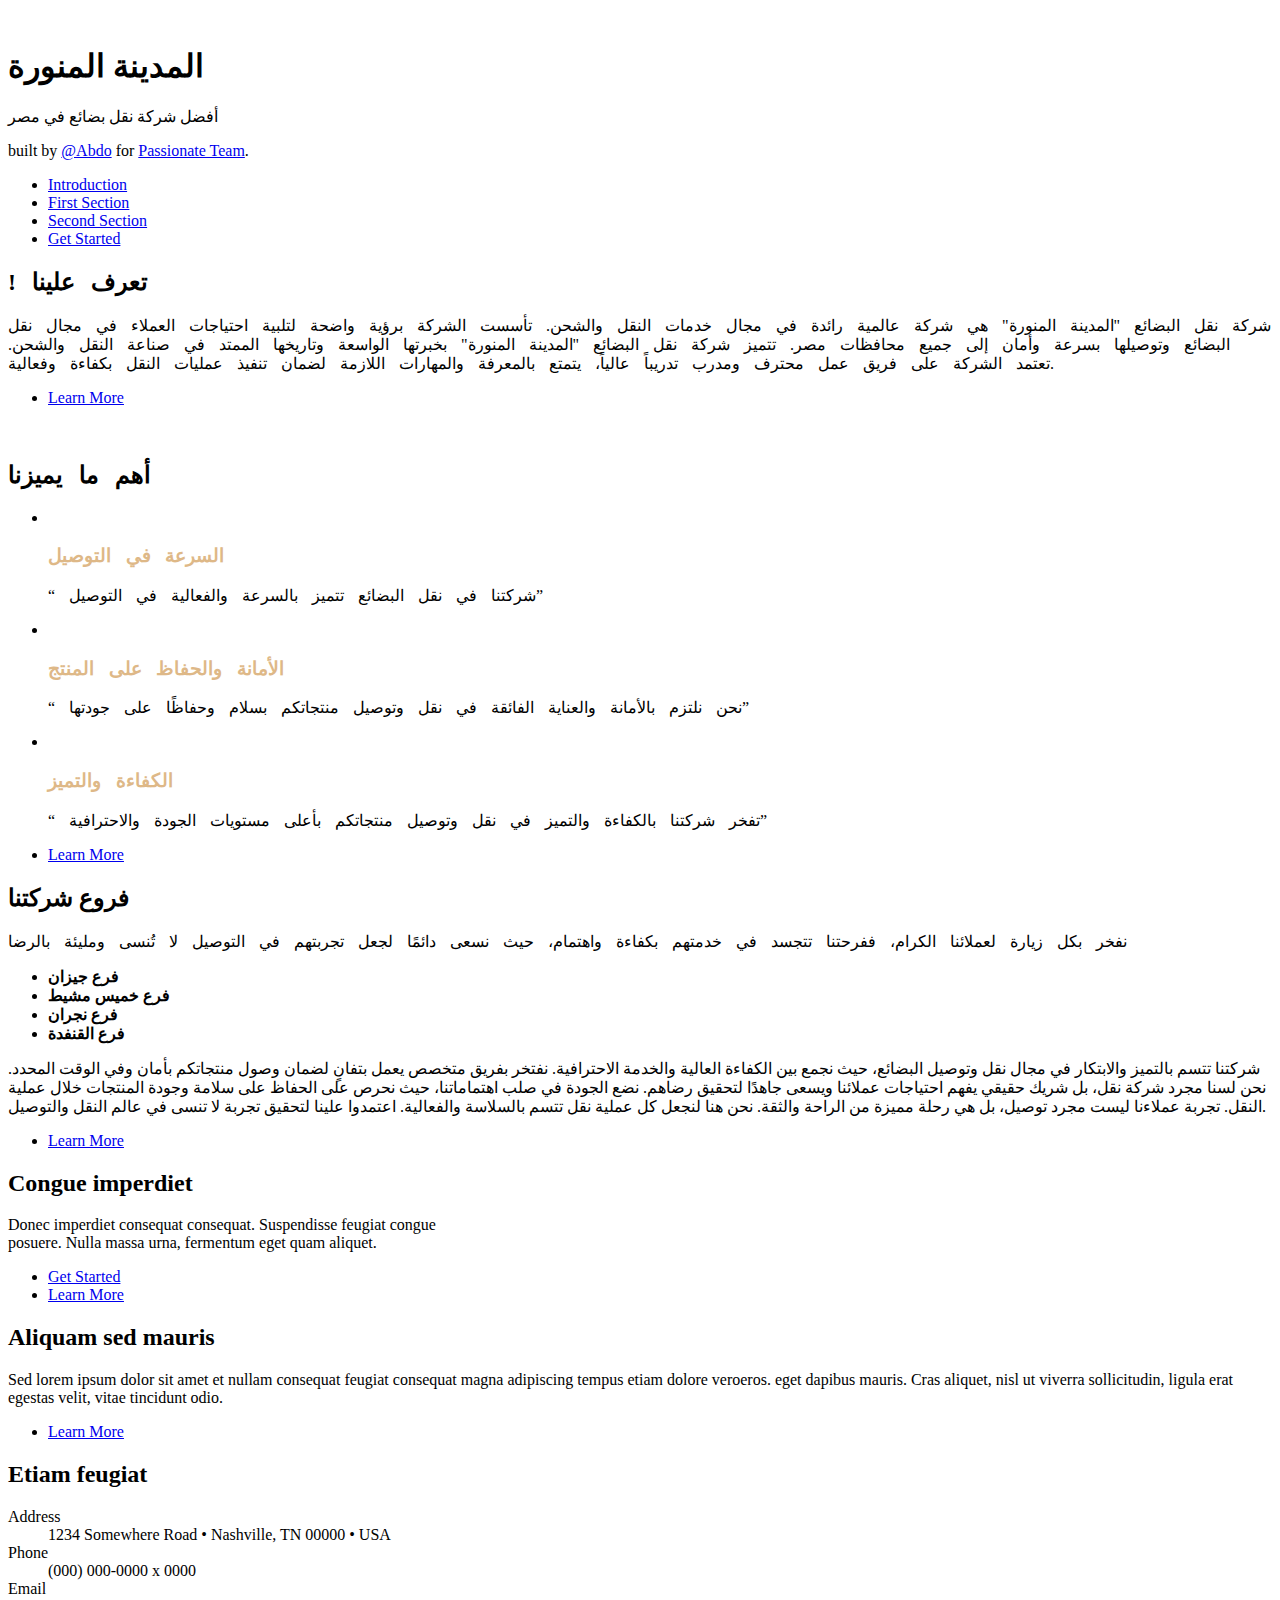
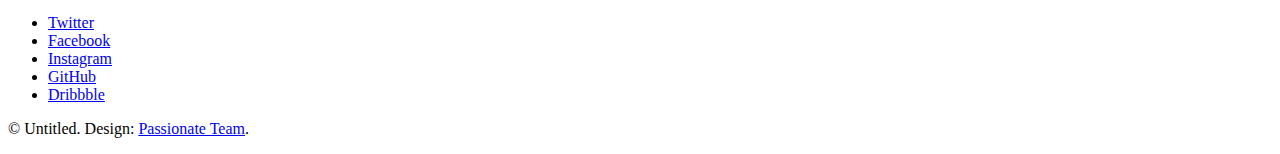
==== index.html @ 966acfd2 "Add files via upload" ====
<!DOCTYPE HTML>

<html>
	<head>
		<title>المدينة المنورة</title>
		<meta charset="utf-8" />
		<meta name="viewport" content="width=device-width, initial-scale=1, user-scalable=no" />
		<link rel="stylesheet" href="assets/css/main.css" />
		<noscript><link rel="stylesheet" href="assets/css/noscript.css" /></noscript>
	</head>
	<body class="is-preload">

		<!-- Wrapper -->
			<div id="wrapper">

				<!-- Header -->
					<header id="header" class="alt">
						<span class="logo"><img src="images/logo.svg" alt="" /></span>
						<h1> المدينة المنورة</h1>
						<p>أفضل  شركة  نقل  بضائع  في  مصر</p>
							
					<p>built by <a href="#">@Abdo</a> for <a href="#">Passionate Team</a>.</p>	
					</header>

				<!-- Nav -->
					<nav id="nav">
						<ul>
							<li><a href="#intro" class="navlist" >Introduction</a></li>
							<li><a href="#first" class="navlist">First Section</a></li>
							<li><a href="#second" class="navlist">Second Section</a></li>
							<li><a href="#cta" class="navlist">Get Started</a></li>
						</ul>
					</nav>

				<!-- Main -->
					<div id="main">

						<!-- Introduction -->
							<section id="intro" class="main">
								<div class="spotlight">
									<div class="content">
										<header class="major">
											<h2 style="word-spacing: 10px;">! تعرف علينا</h2>
										</header>
										<p style="word-spacing: 10px;">شركة نقل البضائع "المدينة المنورة" هي شركة عالمية رائدة في مجال خدمات النقل والشحن. تأسست الشركة برؤية واضحة لتلبية احتياجات العملاء في مجال نقل البضائع وتوصيلها بسرعة وأمان إلى جميع محافظات مصر.

											تتميز شركة نقل البضائع "المدينة المنورة" بخبرتها الواسعة وتاريخها الممتد في صناعة النقل والشحن. تعتمد الشركة على فريق عمل محترف ومدرب تدريباً عالياً، يتمتع بالمعرفة والمهارات اللازمة لضمان تنفيذ عمليات النقل بكفاءة وفعالية.</p>
										<ul class="actions">
											<li><a href="generic.html" class="button">Learn More</a></li>
										</ul>
									</div>
									<span class="image"><img src="images/headPic.jpg" alt="" /></span>
								</div>
							</section>

						<!-- First Section -->
							<section id="first" class="main special">
								<header class="major">
									<h2 style="word-spacing: 10px;">أهم ما يميزنا</h2>
								</header>
								<ul class="features">
									<li>
										<span class="logo caro"><img src="images/img8.jpg" alt="" /></span>
										<h3 style="color:burlywood;word-spacing: 10px;">السرعة في التوصيل </h3>
										<p style="burlywood;word-spacing: 10px;"><q> شركتنا في نقل البضائع تتميز بالسرعة والفعالية في التوصيل</q></p>
									</li>
									<li>
										<span class="logo caro"><img src="images/img4.jpg" alt="" /></span>
										<h3 style="color:burlywood;word-spacing: 10px;"> الأمانة والحفاظ على المنتج  </h3>
										<p style="word-spacing: 10px;"><q> نحن نلتزم بالأمانة والعناية الفائقة في نقل وتوصيل منتجاتكم بسلام وحفاظًا على جودتها</q></p>
									</li>
									<li>
										<span class="logo caro"><img src="images/img5.jpg" alt="" /></span>
										<h3 style="color:burlywood;word-spacing: 10px;">الكفاءة والتميز  </h3>
										<p style="word-spacing: 10px;"><q> تفخر شركتنا بالكفاءة والتميز في نقل وتوصيل منتجاتكم بأعلى مستويات الجودة والاحترافية</q></p>
									</li>
								</ul>
								<footer class="major">
									<ul class="actions special">
										<li><a href="generic.html" class="button">Learn More</a></li>
									</ul>
								</footer>
							</section>

						<!-- Second Section -->
							<section id="second" class="main special">
								<header class="major">
									<h2>فروع شركتنا </h2>
									<p style="word-spacing: 10px;">نفخر بكل زيارة لعملائنا الكرام، ففرحتنا تتجسد في خدمتهم بكفاءة واهتمام، حيث نسعى دائمًا لجعل تجربتهم في التوصيل لا تُنسى ومليئة بالرضا</p>
								</header>
								<ul class="statistics">
									<li class="style1">
										<span class="icon solid fa-code-branch"></span>
										<strong>فرع جيزان</strong> 
									</li>
									<li class="style2">
										<span class="icon fa-folder-open"></span>
										<strong>فرع خميس مشيط</strong> 
									</li>
									<li class="style3">
										<span class="icon solid fa-signal"></span>
										<strong>فرع نجران</strong>
									</li>
									<li class="style4">
										<span class="icon solid fa-laptop"></span>
										<strong>فرع القنفدة</strong> 
									</li>
									
								</ul>
								<p class="content">شركتنا تتسم بالتميز والابتكار في مجال نقل وتوصيل البضائع، حيث نجمع بين الكفاءة العالية والخدمة الاحترافية. نفتخر بفريق متخصص يعمل بتفانٍ لضمان وصول منتجاتكم بأمان وفي الوقت المحدد.

									نحن لسنا مجرد شركة نقل، بل شريك حقيقي يفهم احتياجات عملائنا ويسعى جاهدًا لتحقيق رضاهم. نضع الجودة في صلب اهتماماتنا، حيث نحرص على الحفاظ على سلامة وجودة المنتجات خلال عملية النقل.
									
									تجربة عملاءنا ليست مجرد توصيل، بل هي رحلة مميزة من الراحة والثقة. نحن هنا لنجعل كل عملية نقل تتسم بالسلاسة والفعالية. اعتمدوا علينا لتحقيق تجربة لا تنسى في عالم النقل والتوصيل.</p>
								<footer class="major">
									<ul class="actions special">
										<li><a href="generic.html" class="button">Learn More</a></li>
									</ul>
								</footer>
							</section>

						<!-- Get Started -->
							<section id="cta" class="main special">
								<header class="major">
									<h2>Congue imperdiet</h2>
									<p>Donec imperdiet consequat consequat. Suspendisse feugiat congue<br />
									posuere. Nulla massa urna, fermentum eget quam aliquet.</p>
								</header>
								<footer class="major">
									<ul class="actions special">
										<li><a href="generic.html" class="button primary">Get Started</a></li>
										<li><a href="generic.html" class="button">Learn More</a></li>
									</ul>
								</footer>
							</section>

					</div>

				<!-- Footer -->
					<footer id="footer">
						<section>
							<h2>Aliquam sed mauris</h2>
							<p>Sed lorem ipsum dolor sit amet et nullam consequat feugiat consequat magna adipiscing tempus etiam dolore veroeros. eget dapibus mauris. Cras aliquet, nisl ut viverra sollicitudin, ligula erat egestas velit, vitae tincidunt odio.</p>
							<ul class="actions">
								<li><a href="generic.html" class="button">Learn More</a></li>
							</ul>
						</section>
						<section>
							<h2>Etiam feugiat</h2>
							<dl class="alt">
								<dt>Address</dt>
								<dd>1234 Somewhere Road &bull; Nashville, TN 00000 &bull; USA</dd>
								<dt>Phone</dt>
								<dd>(000) 000-0000 x 0000</dd>
								<dt>Email</dt>
								<dd><a href="#"></a></dd>
							</dl>
							<ul class="icons">
								<li><a href="#" class="icon brands fa-twitter alt"><span class="label">Twitter</span></a></li>
								<li><a href="#" class="icon brands fa-facebook-f alt"><span class="label">Facebook</span></a></li>
								<li><a href="#" class="icon brands fa-instagram alt"><span class="label">Instagram</span></a></li>
								<li><a href="#" class="icon brands fa-github alt"><span class="label">GitHub</span></a></li>
								<li><a href="#" class="icon brands fa-dribbble alt"><span class="label">Dribbble</span></a></li>
							</ul>
						</section>
						<p class="copyright">&copy; Untitled. Design: <a href="#">Passionate Team</a>.</p>
					</footer>

			</div>

		<!-- Scripts -->
			<script src="assets/js/jquery.min.js"></script>
			<script src="assets/js/jquery.scrollex.min.js"></script>
			<script src="assets/js/jquery.scrolly.min.js"></script>
			<script src="assets/js/browser.min.js"></script>
			<script src="assets/js/breakpoints.min.js"></script>
			<script src="assets/js/util.js"></script>
			<script src="assets/js/main.js"></script>

	</body>
</html>
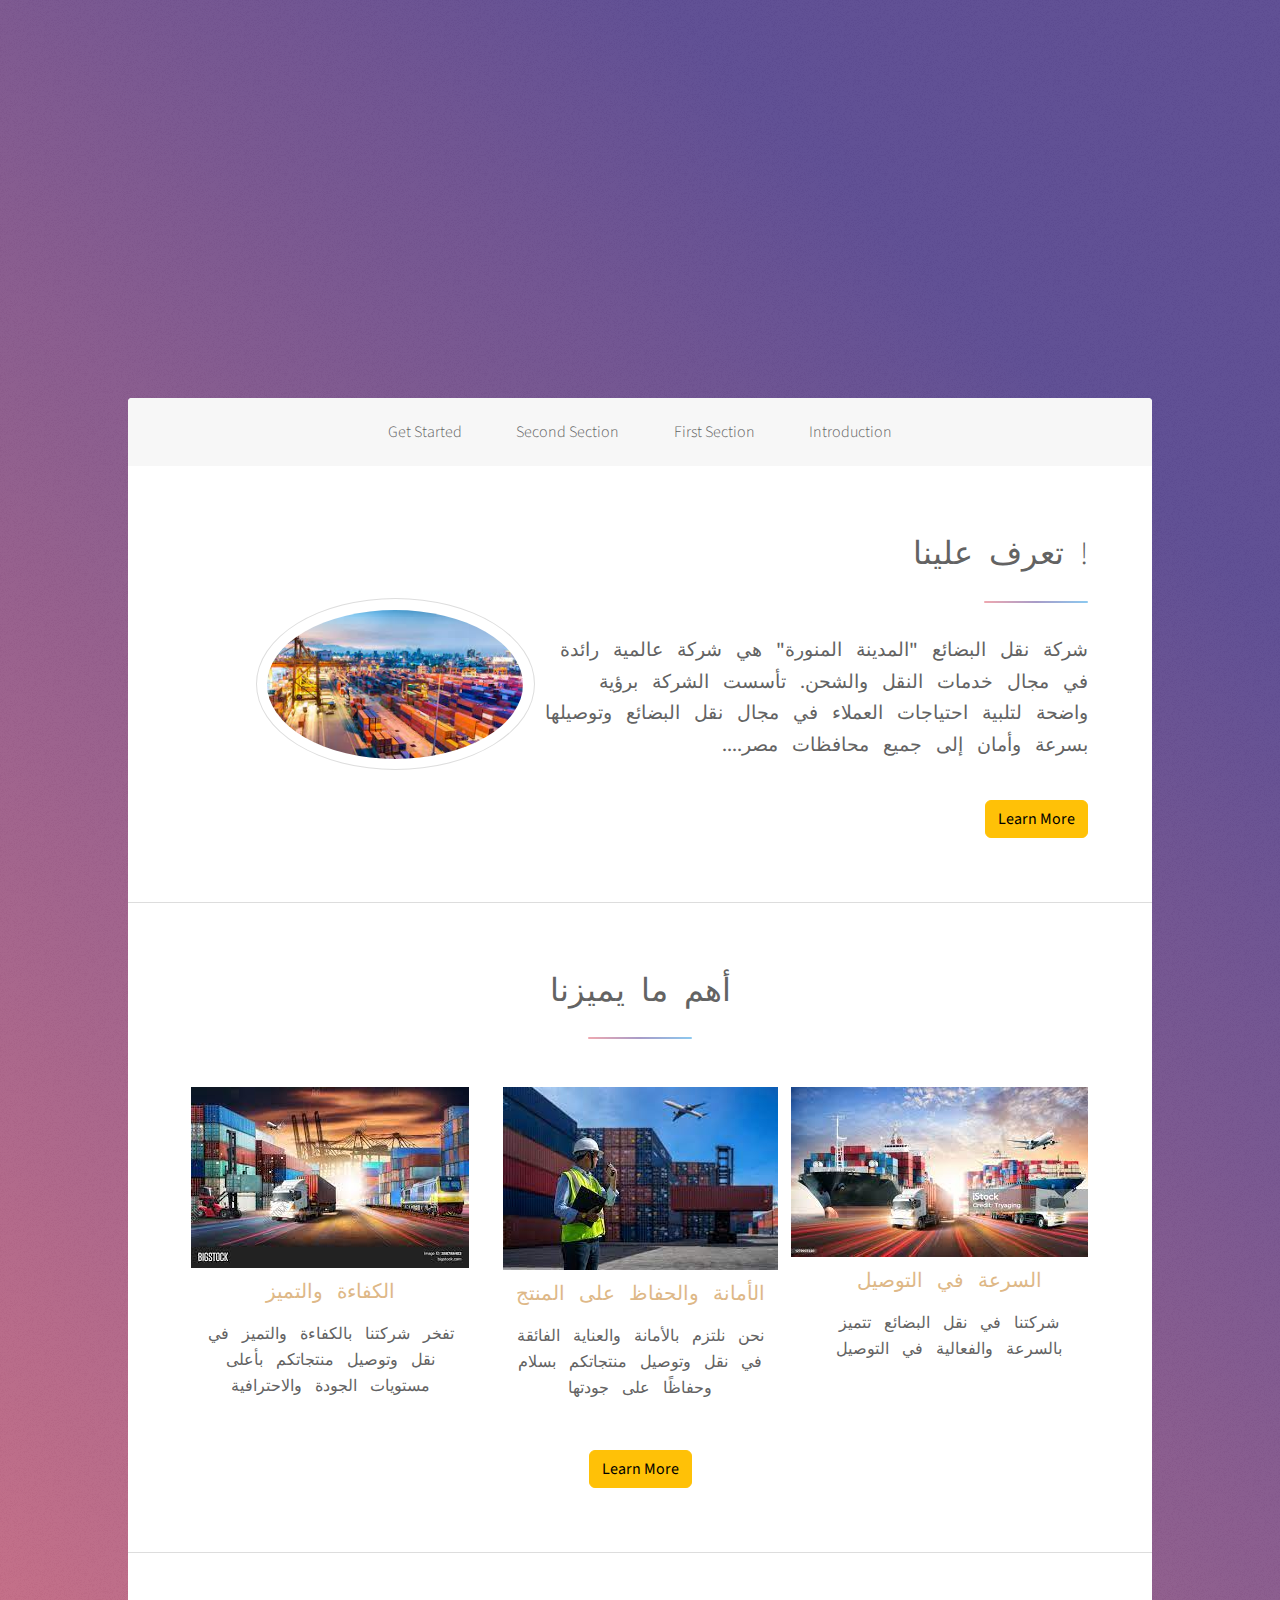
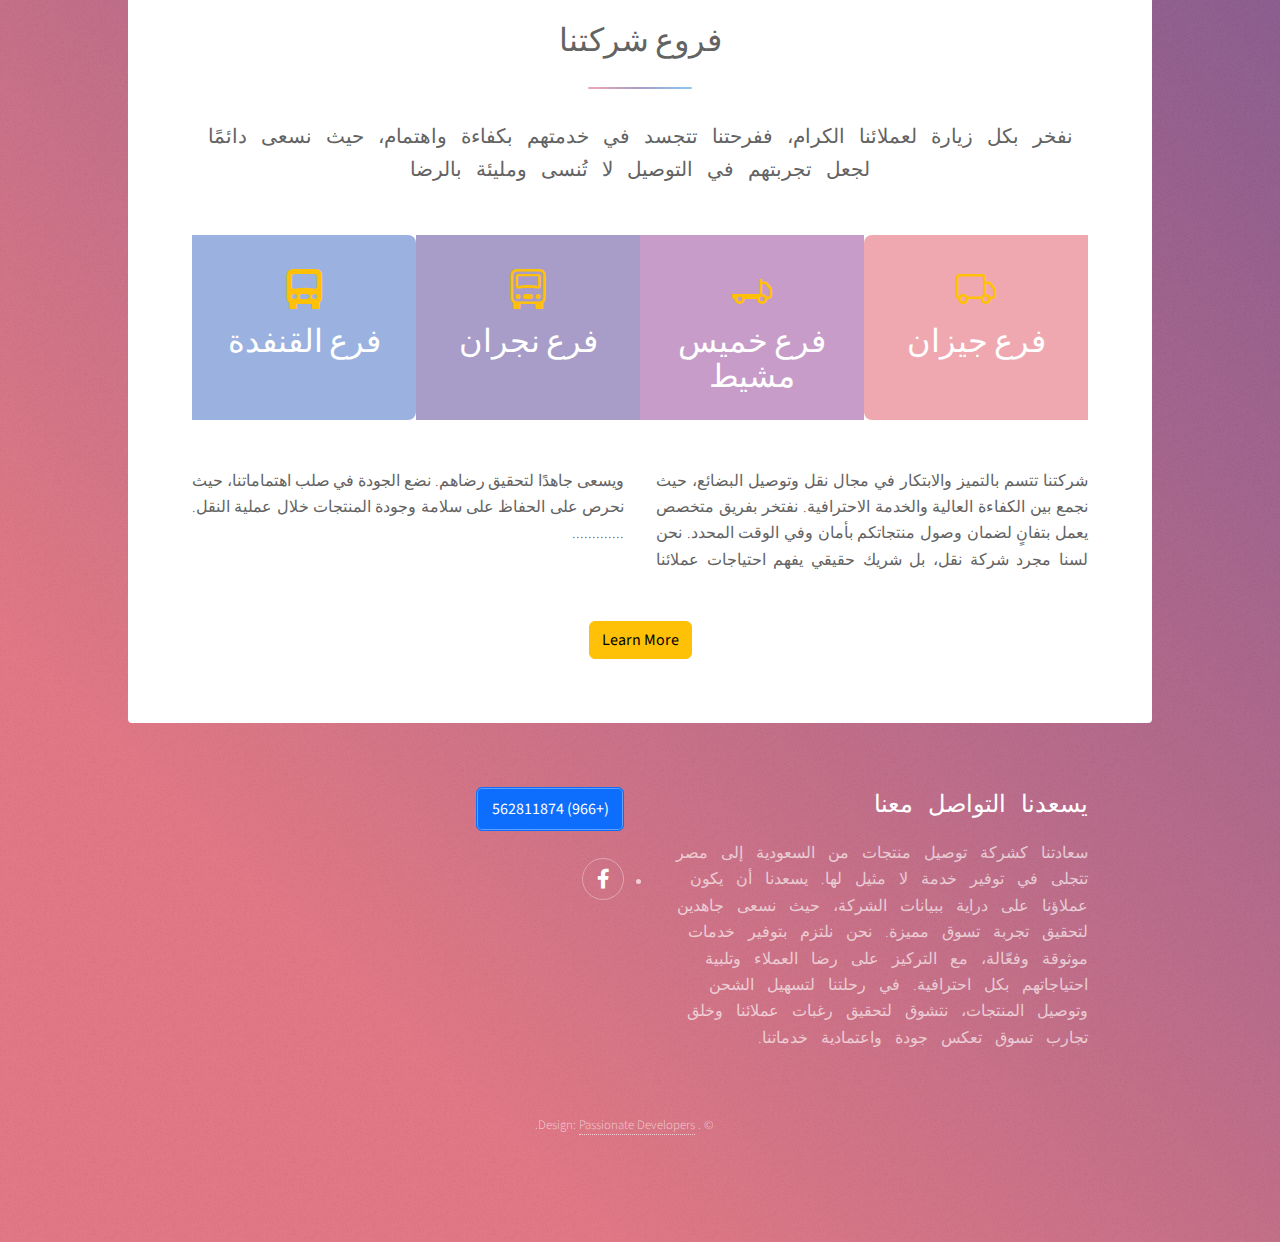
==== commit ad732255: "Add files via upload" ====
--- a/index.html
+++ b/index.html
@@ -5,10 +5,12 @@
 		<title>المدينة المنورة</title>
 		<meta charset="utf-8" />
 		<meta name="viewport" content="width=device-width, initial-scale=1, user-scalable=no" />
-		<link rel="stylesheet" href="assets/css/main.css" />
+		<link rel="stylesheet" href="https://cdn.jsdelivr.net/npm/bootstrap-icons@1.11.1/font/bootstrap-icons.css">	
 		<noscript><link rel="stylesheet" href="assets/css/noscript.css" /></noscript>
+		<link rel="stylesheet" href="bootstrap/css/bootstrap.css">
+		<link rel="stylesheet" href="assets/css/main.css">
 	</head>
-	<body class="is-preload">
+	<body class="is-preload" dir="rtl">
 
 		<!-- Wrapper -->
 			<div id="wrapper">
@@ -16,10 +18,10 @@
 				<!-- Header -->
 					<header id="header" class="alt">
 						<span class="logo"><img src="images/logo.svg" alt="" /></span>
-						<h1> المدينة المنورة</h1>
-						<p>أفضل  شركة  نقل  بضائع  في  مصر</p>
+						<h1 class="ourTitle" > المدينة المنورة</h1>
+						<p style="word-spacing: 10px; font-size: larger;">أفضل  شركة  نقل  بضائع  في  مصر</p>
 							
-					<p>built by <a href="#">@Abdo</a> for <a href="#">Passionate Team</a>.</p>	
+					<!-- <p>built by <a href="#">@Abd</a> for <a href="#">Passionate Team</a>.</p>	 -->
 					</header>
 
 				<!-- Nav -->
@@ -42,11 +44,10 @@
 										<header class="major">
 											<h2 style="word-spacing: 10px;">! تعرف علينا</h2>
 										</header>
-										<p style="word-spacing: 10px;">شركة نقل البضائع "المدينة المنورة" هي شركة عالمية رائدة في مجال خدمات النقل والشحن. تأسست الشركة برؤية واضحة لتلبية احتياجات العملاء في مجال نقل البضائع وتوصيلها بسرعة وأمان إلى جميع محافظات مصر.
-
-											تتميز شركة نقل البضائع "المدينة المنورة" بخبرتها الواسعة وتاريخها الممتد في صناعة النقل والشحن. تعتمد الشركة على فريق عمل محترف ومدرب تدريباً عالياً، يتمتع بالمعرفة والمهارات اللازمة لضمان تنفيذ عمليات النقل بكفاءة وفعالية.</p>
+										<p style="word-spacing: 10px;font-weight: 500;font-size: larger;" class="paragraph">شركة نقل البضائع "المدينة المنورة" هي شركة عالمية رائدة في مجال خدمات النقل والشحن. تأسست الشركة برؤية واضحة لتلبية احتياجات العملاء في مجال نقل البضائع وتوصيلها بسرعة وأمان إلى جميع محافظات مصر....
+</p>
 										<ul class="actions">
-											<li><a href="generic.html" class="button">Learn More</a></li>
+											<li class="btnMore"><a class="btn btn-warning">Learn More</a></li>
 										</ul>
 									</div>
 									<span class="image"><img src="images/headPic.jpg" alt="" /></span>
@@ -70,14 +71,24 @@
 										<p style="word-spacing: 10px;"><q> نحن نلتزم بالأمانة والعناية الفائقة في نقل وتوصيل منتجاتكم بسلام وحفاظًا على جودتها</q></p>
 									</li>
 									<li>
-										<span class="logo caro"><img src="images/img5.jpg" alt="" /></span>
+										<span class="logo caro"><img src="images/img6.jpg" alt="" /></span>
 										<h3 style="color:burlywood;word-spacing: 10px;">الكفاءة والتميز  </h3>
 										<p style="word-spacing: 10px;"><q> تفخر شركتنا بالكفاءة والتميز في نقل وتوصيل منتجاتكم بأعلى مستويات الجودة والاحترافية</q></p>
+									</li>
+									
+										
+											<li class="moreLists d-none">
+										<span class="logo caro"><img src="images/img5.jpg" alt="" /></span>
+										<h3 style="color:burlywood;word-spacing: 10px;">المصداقية   </h3>
+										<p style="word-spacing: 10px;"><q>    نحن نلتزم بالأخلاقيات في كل جانب من جوانب أعمالنا، مما يعزز ثقة العملاء ويعكس تفانينا في تحقيق التميز</q></p>
+									
+										
+									
 									</li>
 								</ul>
 								<footer class="major">
 									<ul class="actions special">
-										<li><a href="generic.html" class="button">Learn More</a></li>
+										<li class="btnMore2"><a main class="btn btn-warning">Learn More</a></li>
 									</ul>
 								</footer>
 							</section>
@@ -86,41 +97,40 @@
 							<section id="second" class="main special">
 								<header class="major">
 									<h2>فروع شركتنا </h2>
-									<p style="word-spacing: 10px;">نفخر بكل زيارة لعملائنا الكرام، ففرحتنا تتجسد في خدمتهم بكفاءة واهتمام، حيث نسعى دائمًا لجعل تجربتهم في التوصيل لا تُنسى ومليئة بالرضا</p>
+									<p style="word-spacing: 10px;" class="para">نفخر بكل زيارة لعملائنا الكرام، ففرحتنا تتجسد في خدمتهم بكفاءة واهتمام، حيث نسعى دائمًا لجعل تجربتهم في التوصيل لا تُنسى ومليئة بالرضا</p>
 								</header>
 								<ul class="statistics">
 									<li class="style1">
-										<span class="icon solid fa-code-branch"></span>
+										<span><i class="bi bi-truck fs-1 text-warning"></i></span>
 										<strong>فرع جيزان</strong> 
 									</li>
 									<li class="style2">
-										<span class="icon fa-folder-open"></span>
+										<span><i class="bi bi-truck-flatbed fs-1 text-warning"></i></span>
 										<strong>فرع خميس مشيط</strong> 
 									</li>
 									<li class="style3">
-										<span class="icon solid fa-signal"></span>
+										<span><i class="bi bi-truck-front fs-1 text-warning"></i></span>
 										<strong>فرع نجران</strong>
 									</li>
 									<li class="style4">
-										<span class="icon solid fa-laptop"></span>
+										<span><i class="bi bi-truck-front-fill fs-1 text-warning"></i></span>
 										<strong>فرع القنفدة</strong> 
 									</li>
 									
 								</ul>
-								<p class="content">شركتنا تتسم بالتميز والابتكار في مجال نقل وتوصيل البضائع، حيث نجمع بين الكفاءة العالية والخدمة الاحترافية. نفتخر بفريق متخصص يعمل بتفانٍ لضمان وصول منتجاتكم بأمان وفي الوقت المحدد.
+								<p class="content par2 ">شركتنا تتسم بالتميز والابتكار في مجال نقل وتوصيل البضائع، حيث نجمع بين الكفاءة العالية والخدمة الاحترافية. نفتخر بفريق متخصص يعمل بتفانٍ لضمان وصول منتجاتكم بأمان وفي الوقت المحدد.
 
 									نحن لسنا مجرد شركة نقل، بل شريك حقيقي يفهم احتياجات عملائنا ويسعى جاهدًا لتحقيق رضاهم. نضع الجودة في صلب اهتماماتنا، حيث نحرص على الحفاظ على سلامة وجودة المنتجات خلال عملية النقل.
-									
-									تجربة عملاءنا ليست مجرد توصيل، بل هي رحلة مميزة من الراحة والثقة. نحن هنا لنجعل كل عملية نقل تتسم بالسلاسة والفعالية. اعتمدوا علينا لتحقيق تجربة لا تنسى في عالم النقل والتوصيل.</p>
+									.............</p>
 								<footer class="major">
 									<ul class="actions special">
-										<li><a href="generic.html" class="button">Learn More</a></li>
+										<li class="btnMore3"><a main class="btn btn-warning">Learn More</a></li>
 									</ul>
 								</footer>
 							</section>
 
 						<!-- Get Started -->
-							<section id="cta" class="main special">
+							<!-- <section id="cta" class="main special">
 								<header class="major">
 									<h2>Congue imperdiet</h2>
 									<p>Donec imperdiet consequat consequat. Suspendisse feugiat congue<br />
@@ -128,47 +138,41 @@
 								</header>
 								<footer class="major">
 									<ul class="actions special">
-										<li><a href="generic.html" class="button primary">Get Started</a></li>
-										<li><a href="generic.html" class="button">Learn More</a></li>
+										<li class="d-inline-block m-2"><a class="btn btn-warning">Get Started</a></li>
+										<li><a class="btn btn-primary m-2">Learn More</a></li>
 									</ul>
 								</footer>
-							</section>
+							</section> -->
 
 					</div>
 
 				<!-- Footer -->
 					<footer id="footer">
 						<section>
-							<h2>Aliquam sed mauris</h2>
-							<p>Sed lorem ipsum dolor sit amet et nullam consequat feugiat consequat magna adipiscing tempus etiam dolore veroeros. eget dapibus mauris. Cras aliquet, nisl ut viverra sollicitudin, ligula erat egestas velit, vitae tincidunt odio.</p>
-							<ul class="actions">
-								<li><a href="generic.html" class="button">Learn More</a></li>
-							</ul>
+							<h2 style="word-spacing: 10px;">يسعدنا التواصل معنا</h2>
+							<p style="word-spacing: 10px;">سعادتنا كشركة توصيل منتجات من السعودية إلى مصر تتجلى في توفير خدمة لا مثيل لها. يسعدنا أن يكون عملاؤنا على دراية ببيانات الشركة، حيث نسعى جاهدين لتحقيق تجربة تسوق مميزة. نحن نلتزم بتوفير خدمات موثوقة وفعّالة، مع التركيز على رضا العملاء وتلبية احتياجاتهم بكل احترافية. في رحلتنا لتسهيل الشحن وتوصيل المنتجات، نتشوق لتحقيق رغبات عملائنا وخلق تجارب تسوق تعكس جودة واعتمادية خدماتنا.</p>
+							<!-- <ul class="actions">
+								<li><a >Learn More</a></li>
+							</ul> -->
 						</section>
 						<section>
-							<h2>Etiam feugiat</h2>
-							<dl class="alt">
-								<dt>Address</dt>
-								<dd>1234 Somewhere Road &bull; Nashville, TN 00000 &bull; USA</dd>
-								<dt>Phone</dt>
-								<dd>(000) 000-0000 x 0000</dd>
-								<dt>Email</dt>
-								<dd><a href="#"></a></dd>
-							</dl>
-							<ul class="icons">
-								<li><a href="#" class="icon brands fa-twitter alt"><span class="label">Twitter</span></a></li>
+							
+								<button class="btn btn-primary" style="display: block;">
+								
+								(+966) 562811874
+								</button>
+							<br>
+							
 								<li><a href="#" class="icon brands fa-facebook-f alt"><span class="label">Facebook</span></a></li>
-								<li><a href="#" class="icon brands fa-instagram alt"><span class="label">Instagram</span></a></li>
-								<li><a href="#" class="icon brands fa-github alt"><span class="label">GitHub</span></a></li>
-								<li><a href="#" class="icon brands fa-dribbble alt"><span class="label">Dribbble</span></a></li>
-							</ul>
+							
 						</section>
-						<p class="copyright">&copy; Untitled. Design: <a href="#">Passionate Team</a>.</p>
+						<p class="copyright">&copy; . Design: <a href="#">Passionate Developers</a>.</p>
 					</footer>
 
 			</div>
 
 		<!-- Scripts -->
+		<script src="bootstrap/js/bootstrap.js"></script>
 			<script src="assets/js/jquery.min.js"></script>
 			<script src="assets/js/jquery.scrollex.min.js"></script>
 			<script src="assets/js/jquery.scrolly.min.js"></script>
--- a/assets/css/noscript.css
+++ b/assets/css/noscript.css
@@ -0,0 +1,18 @@
+/*
+	Stellar by HTML5 UP
+	html5up.net | @ajlkn
+	Free for personal and commercial use under the CCA 3.0 license (html5up.net/license)
+*/
+
+/* Header */
+
+	body.is-preload #header.alt > * {
+		opacity: 1;
+	}
+
+	body.is-preload #header.alt .logo {
+		-moz-transform: none;
+		-webkit-transform: none;
+		-ms-transform: none;
+		transform: none;
+	}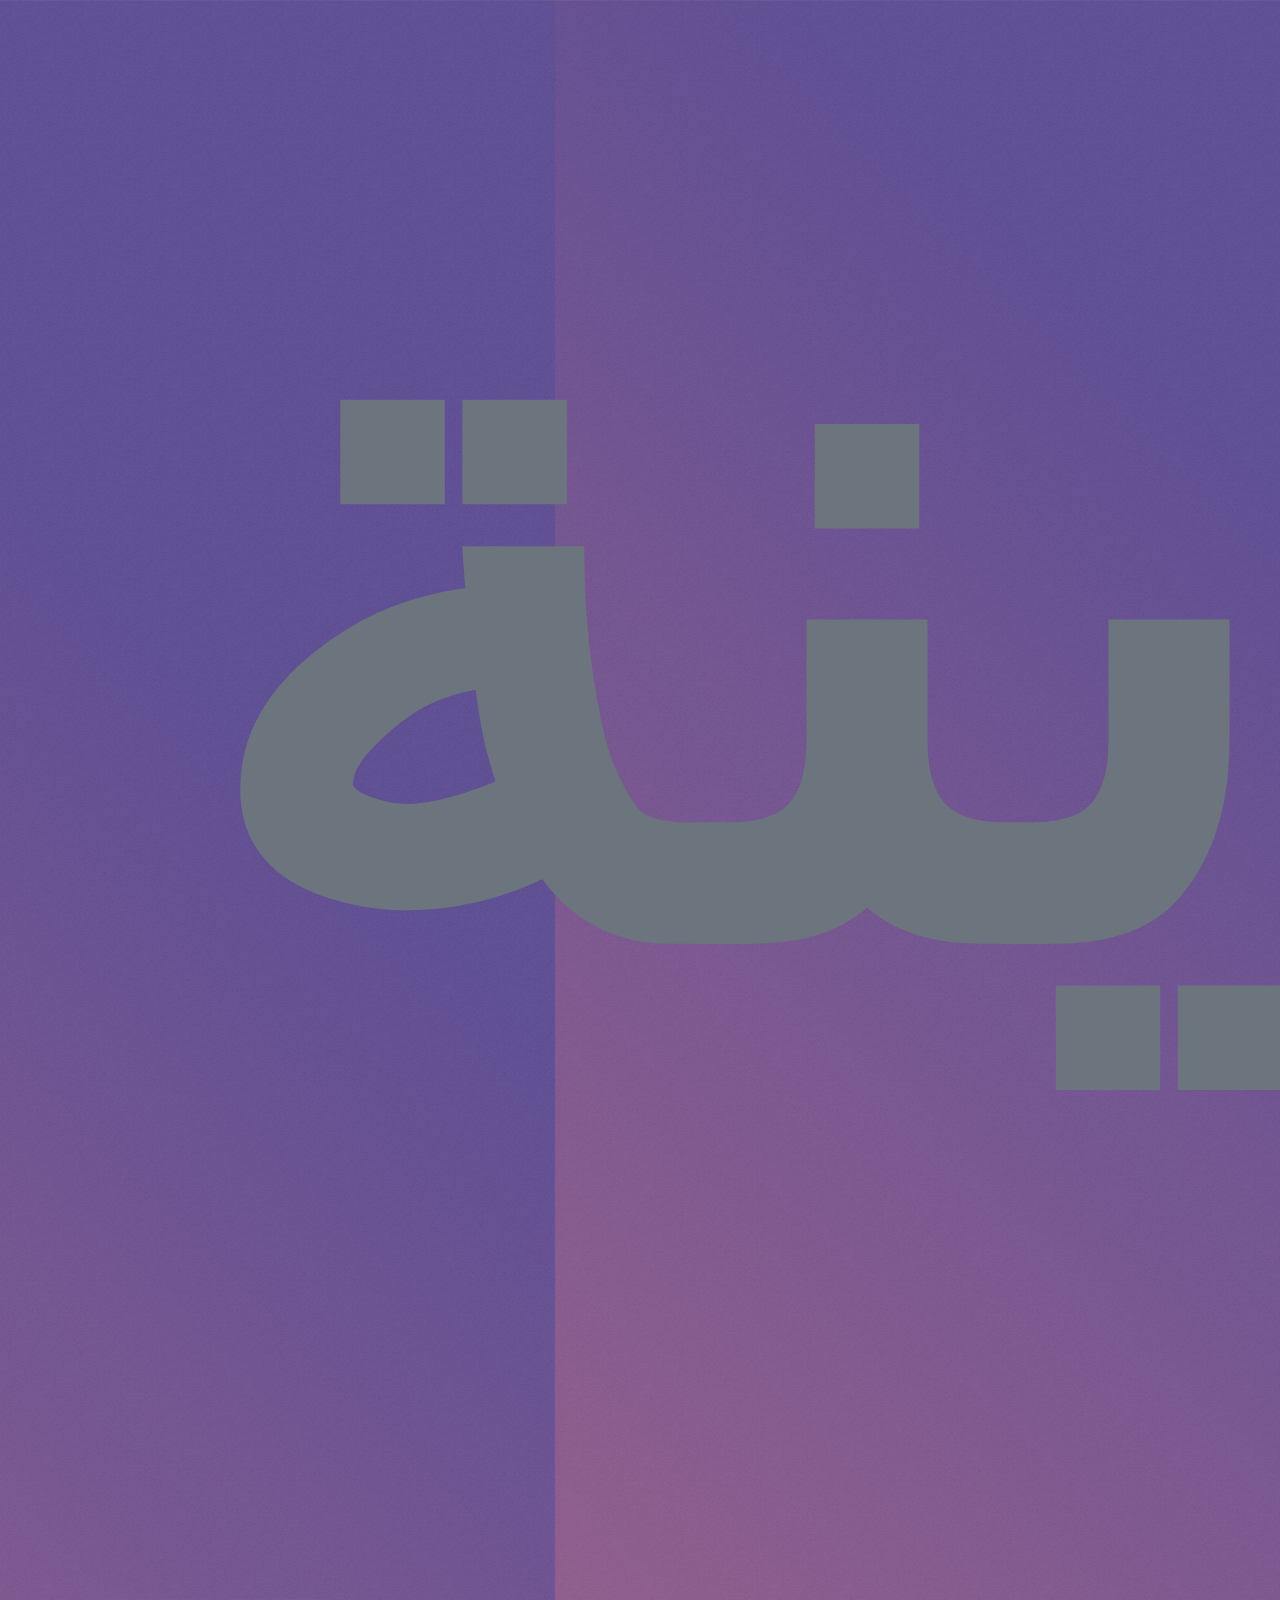
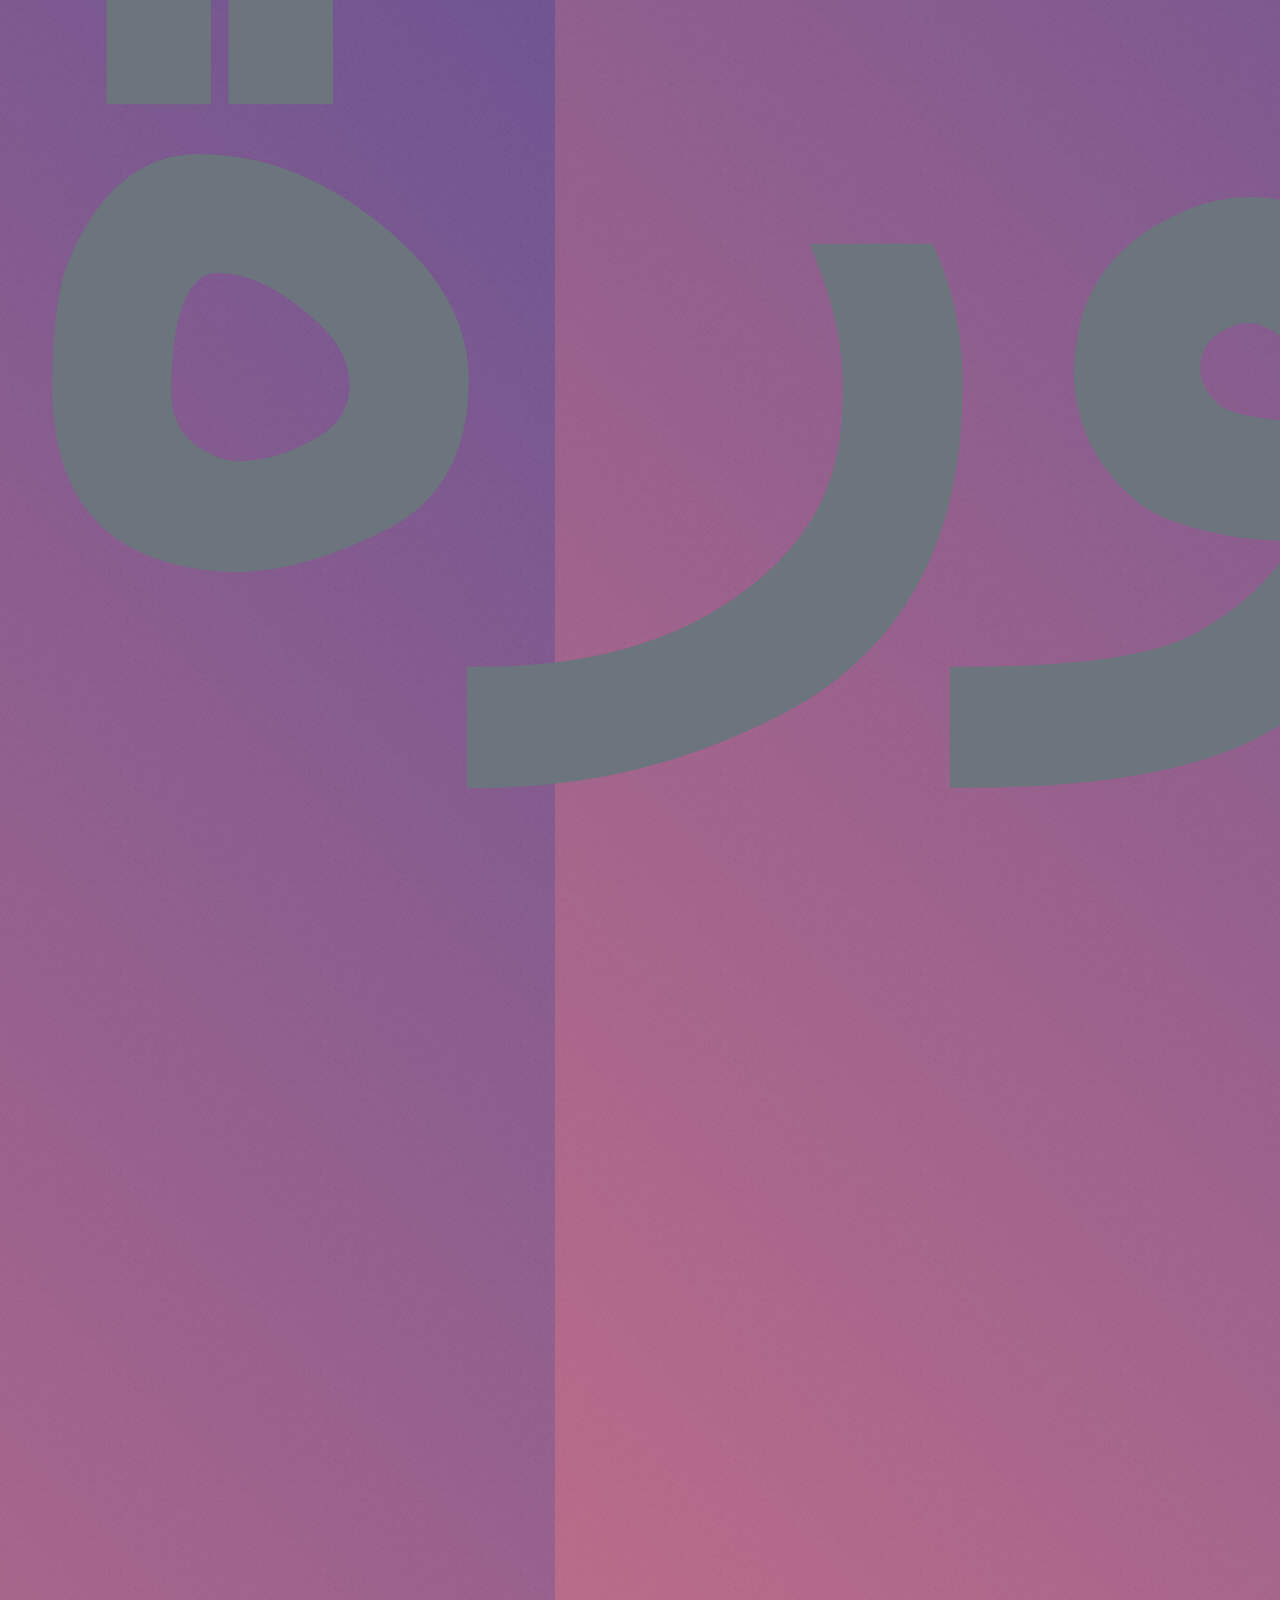
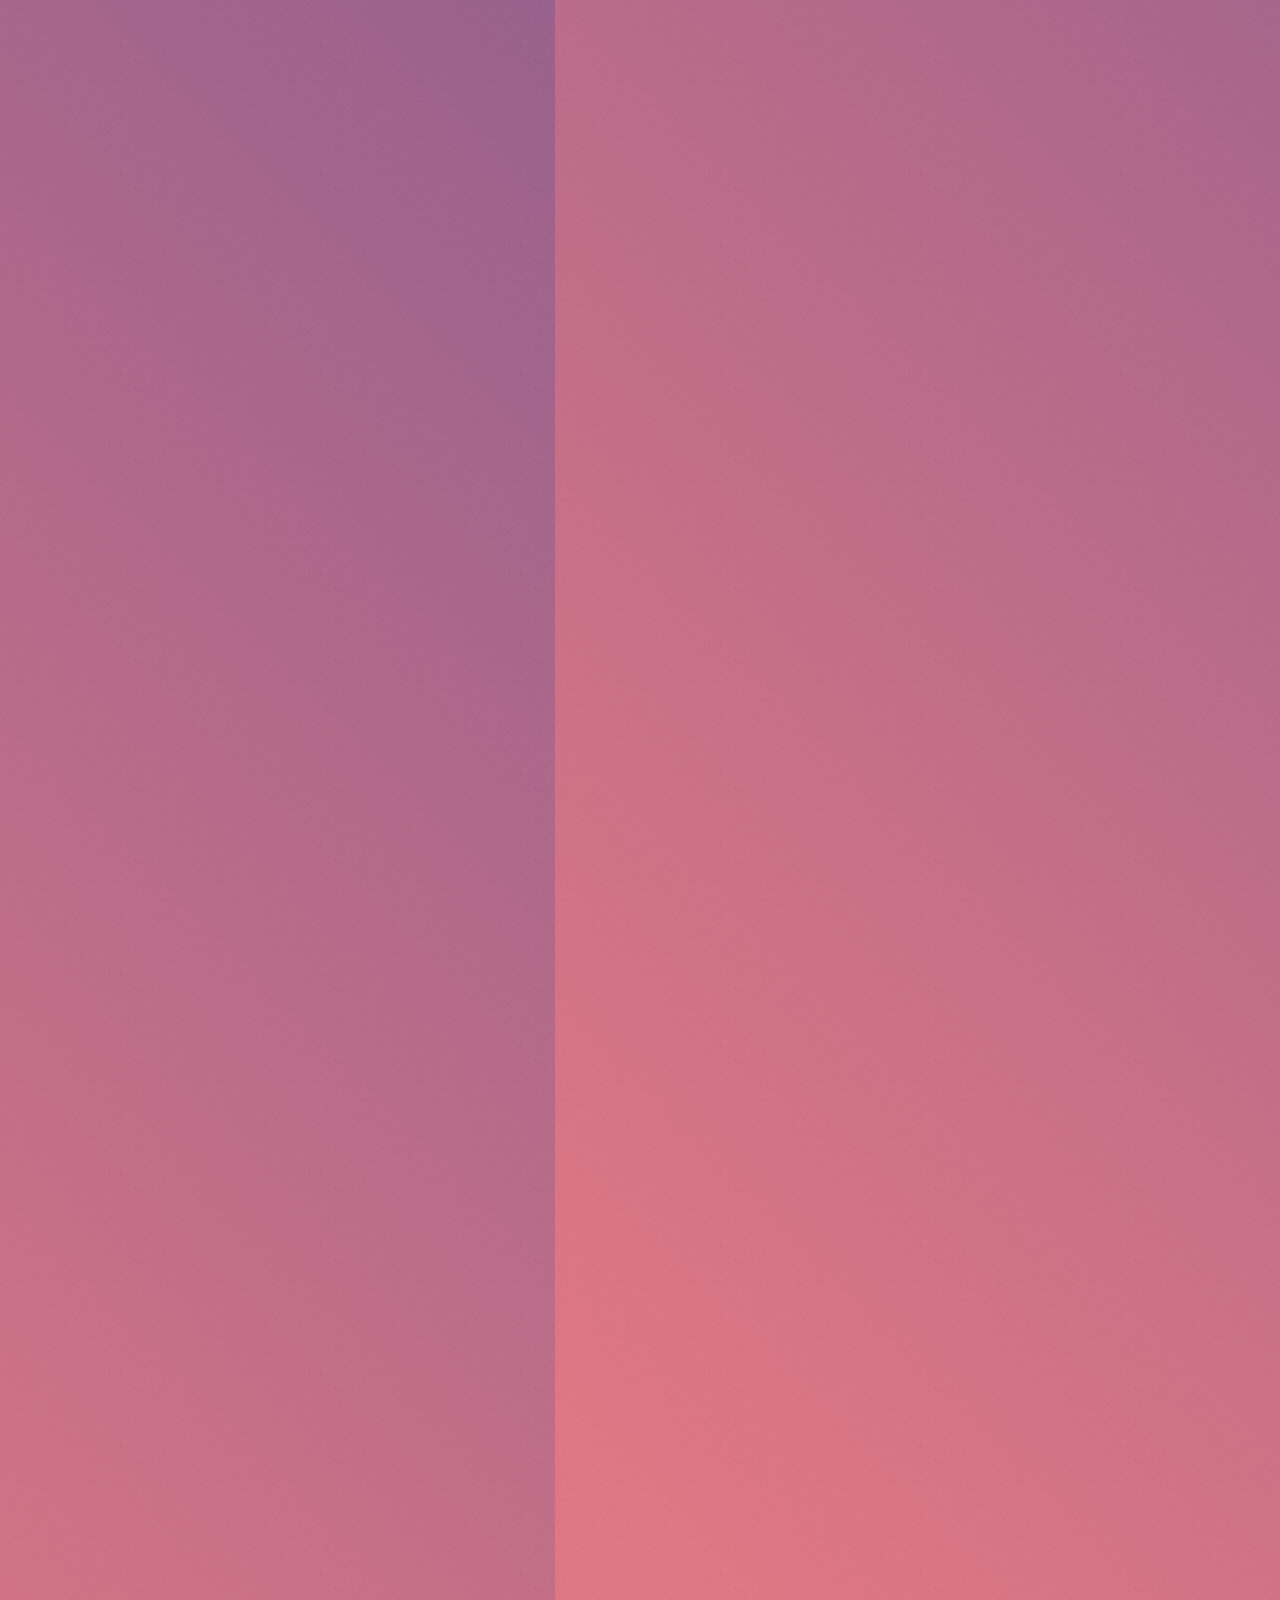
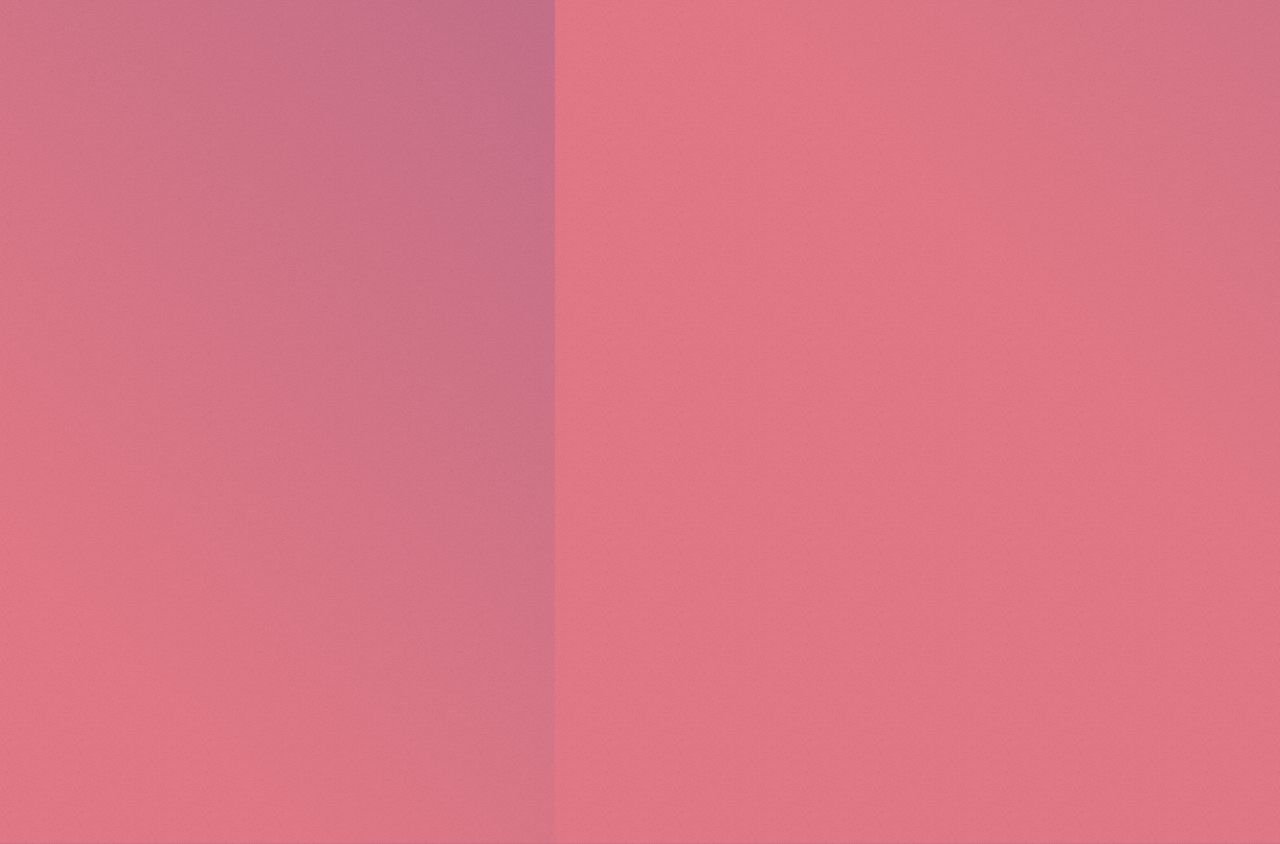
==== commit f92aa773: "Add files via upload" ====
--- a/index.html
+++ b/index.html
@@ -10,19 +10,27 @@
 		<link rel="stylesheet" href="bootstrap/css/bootstrap.css">
 		<link rel="stylesheet" href="assets/css/main.css">
 	</head>
-	<body class="is-preload" dir="rtl">
+	<body class="is-preload bg-light" dir="rtl" style="background-color: brown;">
+		<div class="all" style="background-color: rgba(165, 97, 42, 0.516);">
+
+		
 
 		<!-- Wrapper -->
-			<div id="wrapper">
+			<div id="wrapper" style="background-color: rgba(255, 123, 0, 0.286);">
 
 				<!-- Header -->
-					<header id="header" class="alt">
-						<span class="logo"><img src="images/logo.svg" alt="" /></span>
-						<h1 class="ourTitle" > المدينة المنورة</h1>
-						<p style="word-spacing: 10px; font-size: larger;">أفضل  شركة  نقل  بضائع  في  مصر</p>
-							
+					<header id="" class="alt" style="background-color: antiquewhite;">
+						<div class="mt-3">
+					<h1 class="ourTitle text-center mt-3 text-secondary"> المدينة المنورة</h1></div>
+				<div class="Parent d-flex justify-content-center" style="transition: 1s;">
+					<div class="fImg just-content-center"><img src="images/logo2.png" alt="" class="_img"></div>
+
+				</div>
+
+					<p>أفضل  شركة  نقل  بضائع  في  مصر</p>
+					
 					<!-- <p>built by <a href="#">@Abd</a> for <a href="#">Passionate Team</a>.</p>	 -->
-					</header>
+				</header>
 
 				<!-- Nav -->
 					<nav id="nav">
@@ -63,7 +71,7 @@
 									<li>
 										<span class="logo caro"><img src="images/img8.jpg" alt="" /></span>
 										<h3 style="color:burlywood;word-spacing: 10px;">السرعة في التوصيل </h3>
-										<p style="burlywood;word-spacing: 10px;"><q> شركتنا في نقل البضائع تتميز بالسرعة والفعالية في التوصيل</q></p>
+										<p style="word-spacing: 10px;"><q> شركتنا في نقل البضائع تتميز بالسرعة والفعالية في التوصيل</q></p>
 									</li>
 									<li>
 										<span class="logo caro"><img src="images/img4.jpg" alt="" /></span>
@@ -157,7 +165,7 @@
 						</section>
 						<section>
 							
-								<button class="btn btn-primary" style="display: block;">
+								<button class="btn btn-primary" style="display: block;" dir="ltr">
 								
 								(+966) 562811874
 								</button>
@@ -170,7 +178,7 @@
 					</footer>
 
 			</div>
-
+		</div>
 		<!-- Scripts -->
 		<script src="bootstrap/js/bootstrap.js"></script>
 			<script src="assets/js/jquery.min.js"></script>
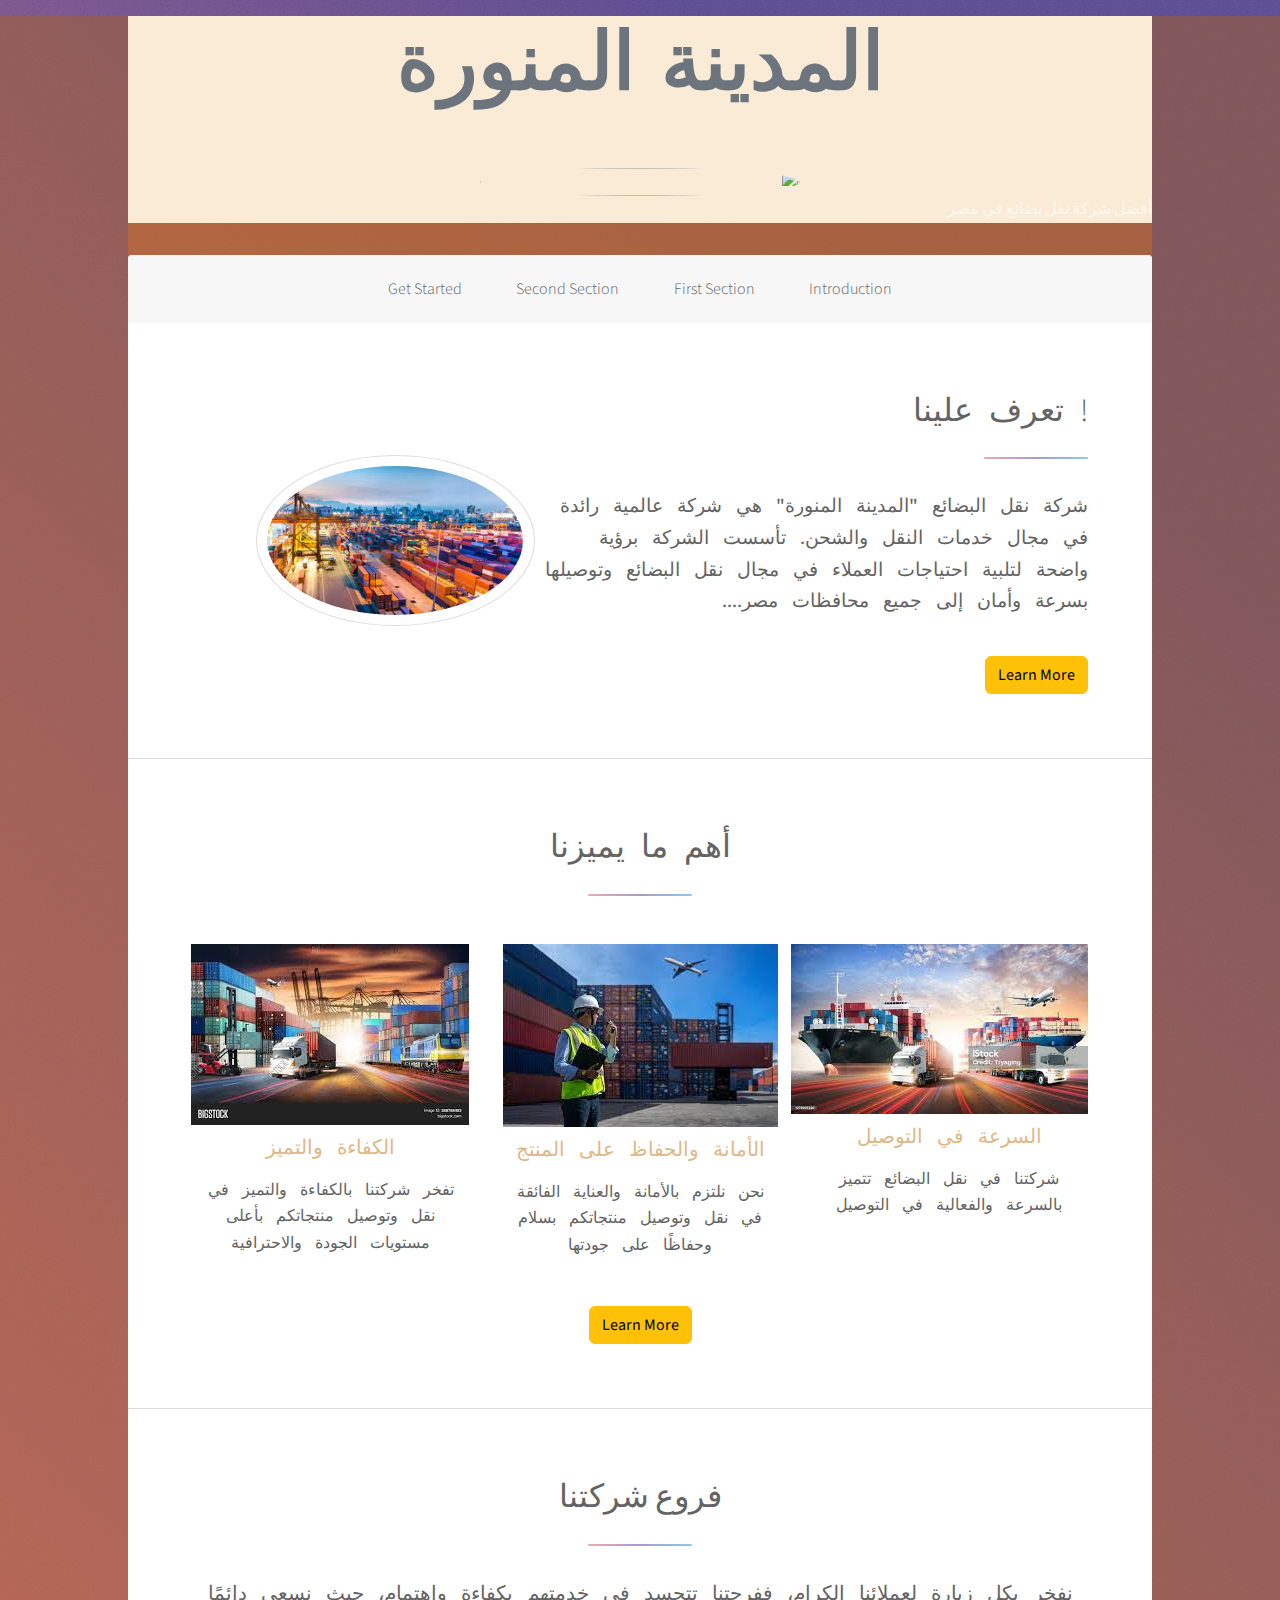
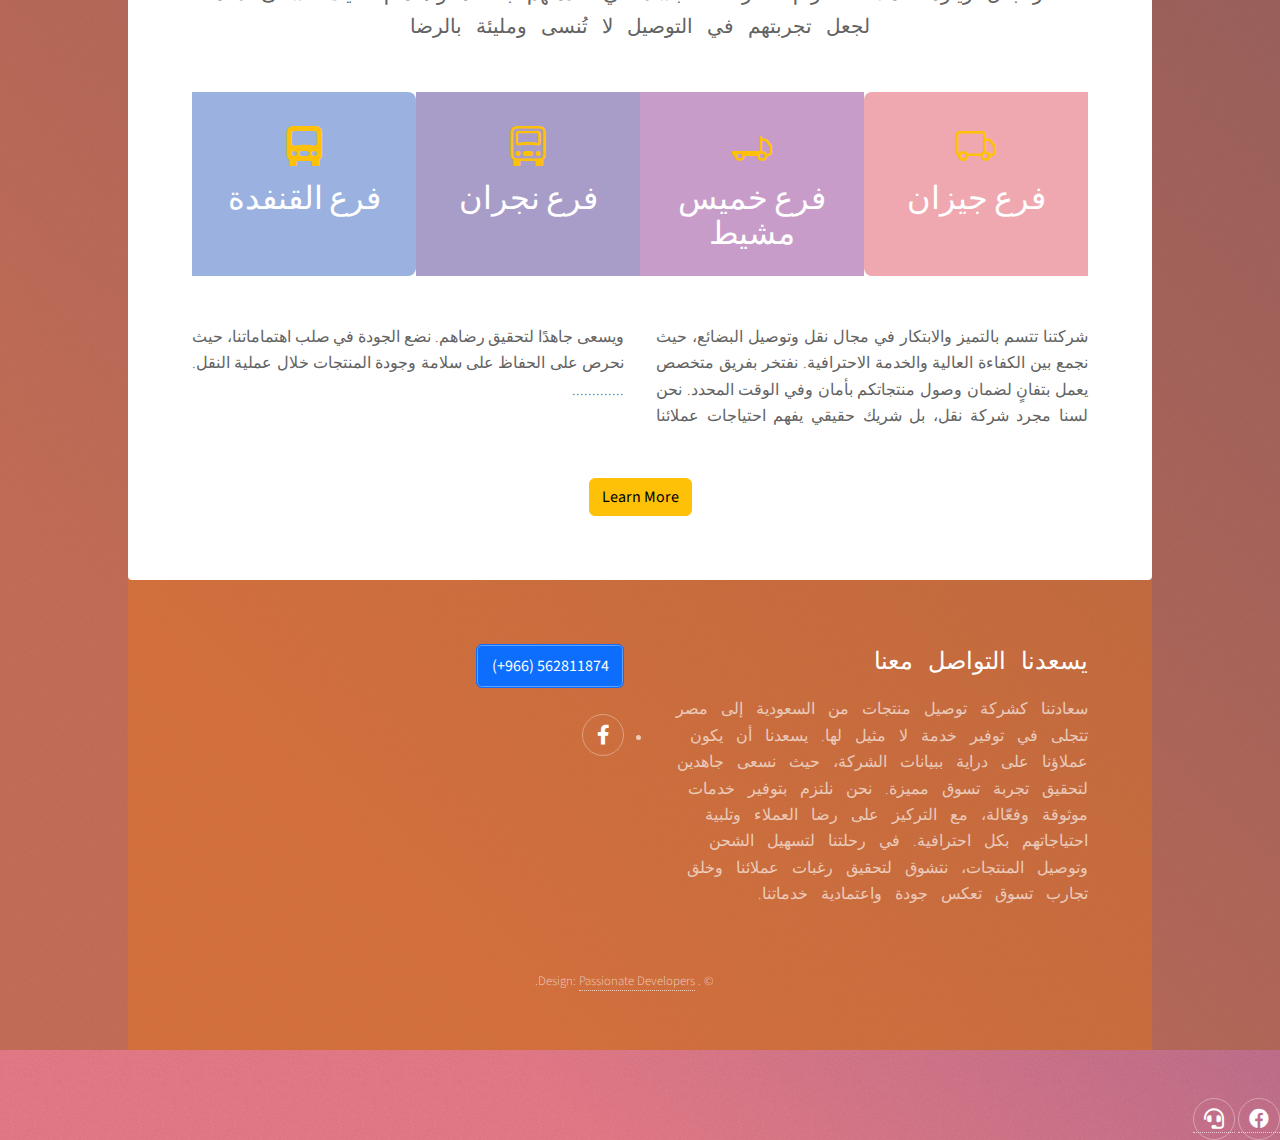
==== commit 34f456a1: "Add files via upload" ====
--- a/index.html
+++ b/index.html
@@ -22,8 +22,8 @@
 					<header id="" class="alt" style="background-color: antiquewhite;">
 						<div class="mt-3">
 					<h1 class="ourTitle text-center mt-3 text-secondary"> المدينة المنورة</h1></div>
-				<div class="Parent d-flex justify-content-center" style="transition: 1s;">
-					<div class="fImg just-content-center"><img src="images/logo2.png" alt="" class="_img"></div>
+				<div class="Parent d-flex justify-content-center" >
+					<div class=" just-content-center fImg"><img src="images/logo2.png" alt="" class="_img"></div>
 
 				</div>
 
@@ -179,6 +179,12 @@
 
 			</div>
 		</div>
+		<div class="contact">
+			<a href="https://www.facebook.com/profile.php?id=100012672879479"><i class="icon brands fa-facebook alt"></i></a>
+			<a href=""><i class="icon solid fa-headset alt "></i></a>
+			
+
+		</div>
 		<!-- Scripts -->
 		<script src="bootstrap/js/bootstrap.js"></script>
 			<script src="assets/js/jquery.min.js"></script>
--- a/assets/css/main.css
+++ b/assets/css/main.css
@@ -2,9 +2,6 @@
 @import 'https://fonts.googleapis.com/css?family=Source+Sans+Pro:300,400';
 
 
-*{
-	transition: 1s;
-}
 html, body, div, span, applet, object,
 iframe, h1, h2, h3, h4, h5, h6, p, blockquote,
 pre, a, abbr, acronym, address, big, cite,
@@ -3783,6 +3780,9 @@
 
 
 		}
+		*{
+			transition: 1s;
+		}
 		#nav ul li a{
 			transition: 1s;
 		}
@@ -3792,7 +3792,7 @@
 			border-radius: 70%;
 		}
 		.actions li{
-			transition: .5s;
+			transition: 1s;
 		}
 		.actions li:hover{
 			transform: scale(1.2);
@@ -3800,7 +3800,7 @@
 			border-radius: 70%;
 		}
 		.caro{
-			transition: .5s;
+			transition: 1s;
 			display: inline-block;
 			border-radius: 50%;
 		}
@@ -3809,7 +3809,32 @@
 		}
 		.ourTitle{
 			font-weight: 1000;
-			font-size: 1000px;
+			font-size: 5rem;
 			word-spacing: 10px;
 		}
-		+		.Parent{
+			display: flex;
+		}
+		.firstName{
+			word-spacing: 10px;
+			color: red;
+			justify-content: center;
+		}
+		._img{
+			width: 100%;
+			height: 100%;
+			border-radius: 50%;
+		}
+		.fImg{
+			width: 20rem;
+			justify-content: center;
+			border-radius: 50%;
+		}
+		.Parent{
+			transition: 1s ease;
+		}
+		.Parent:hover{
+			transform: scale(1.2);
+		}
+
+		
